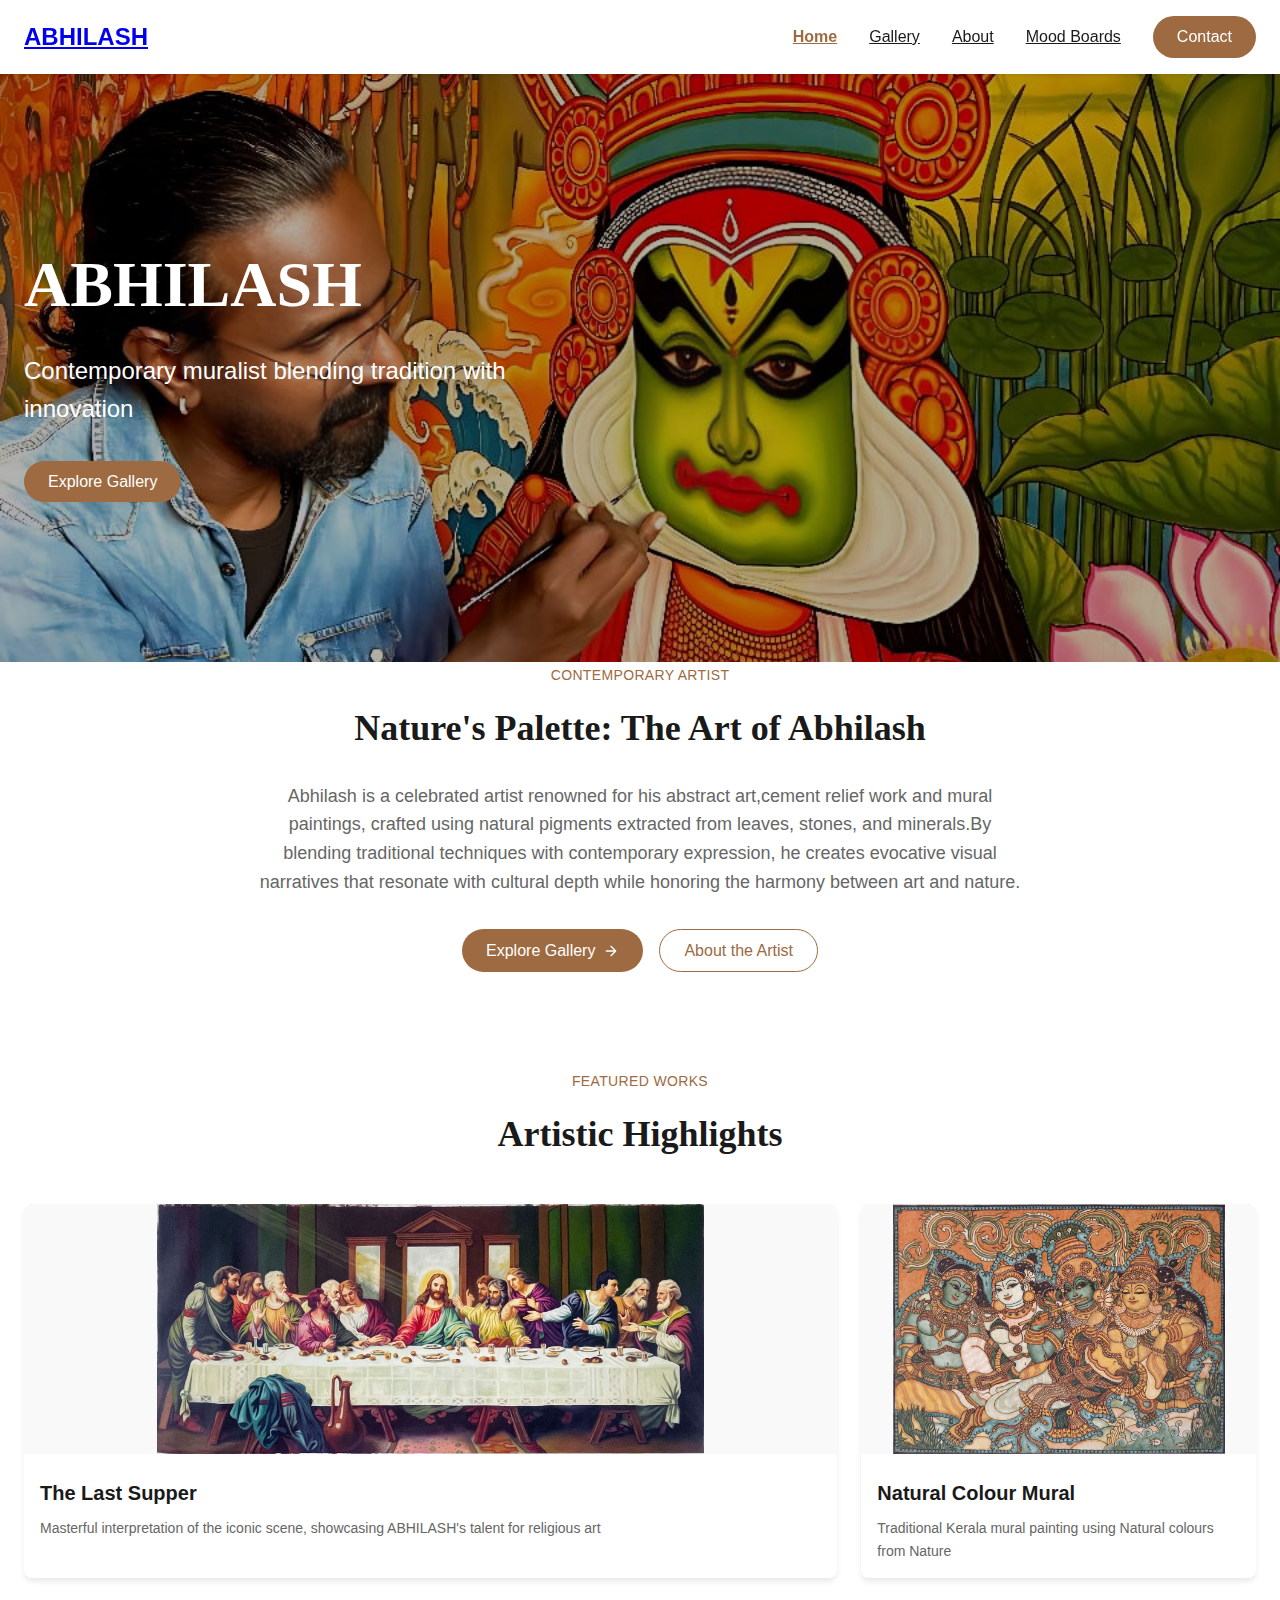
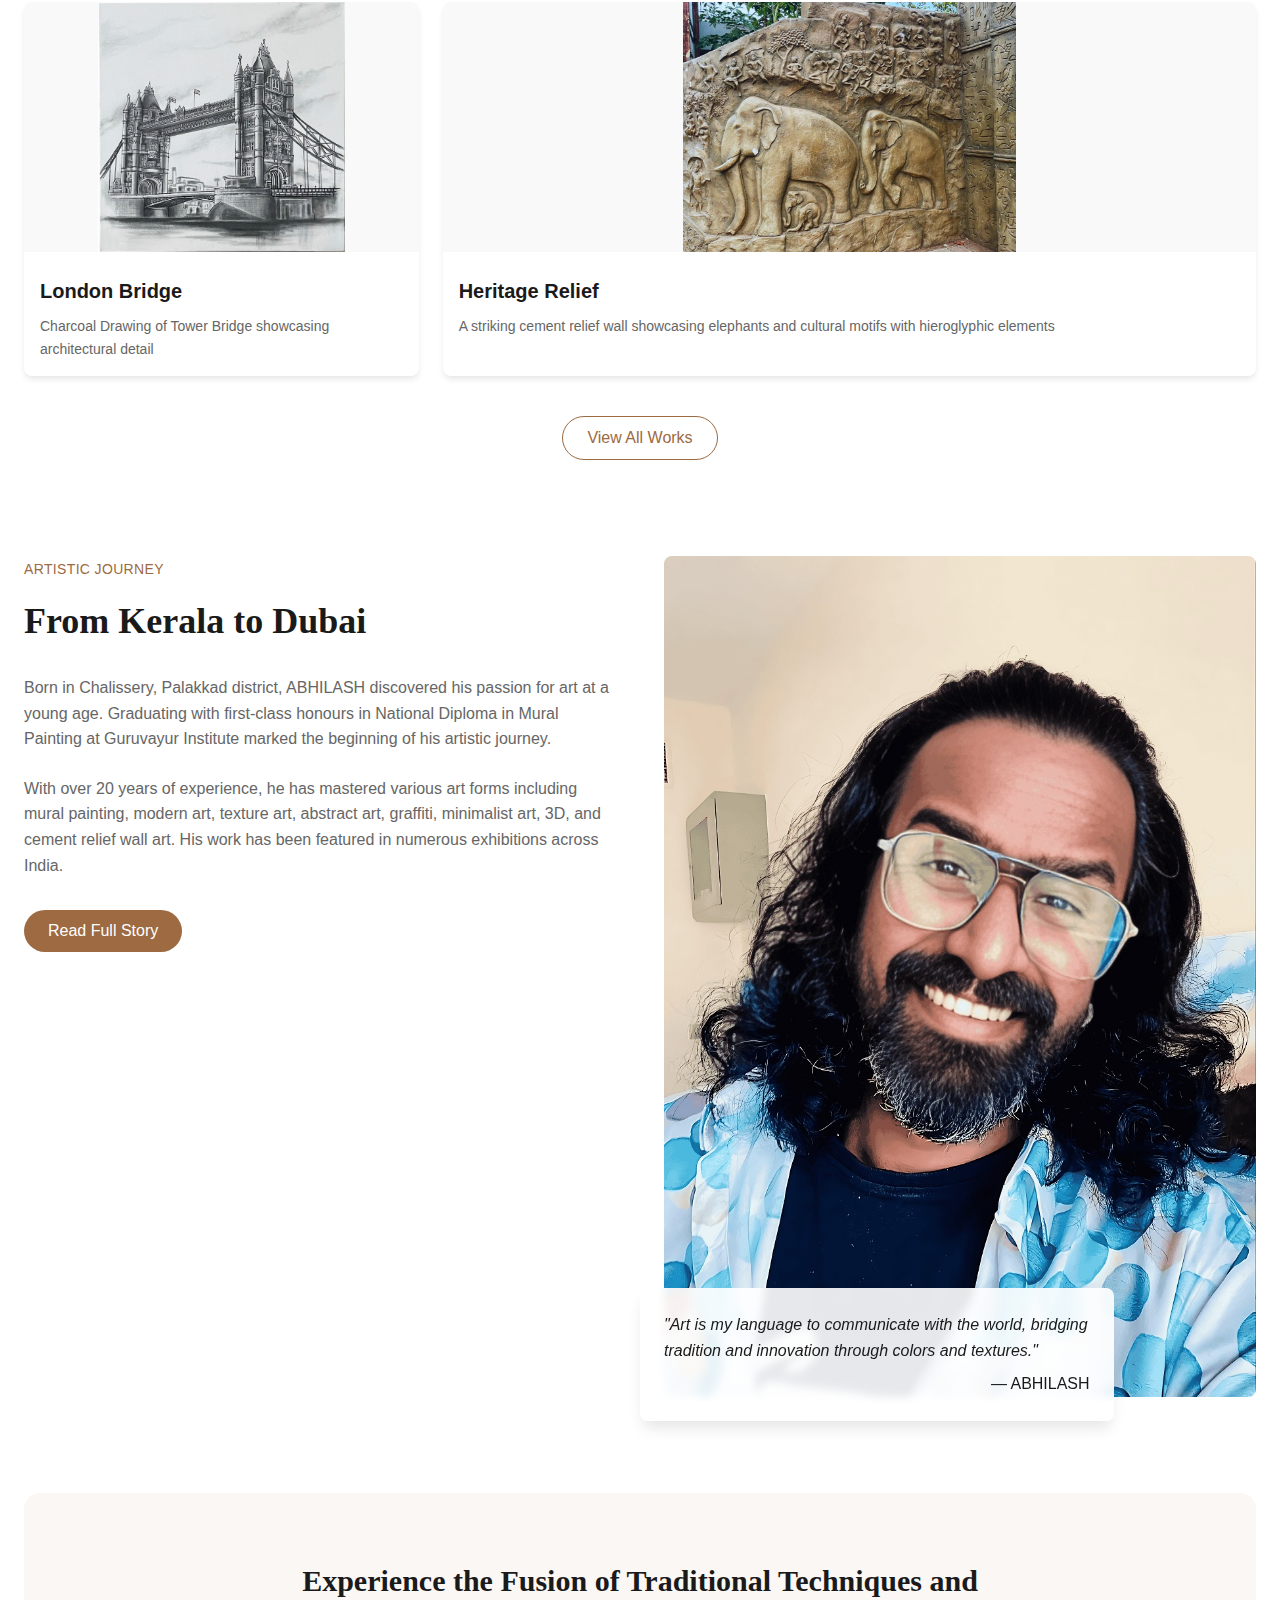
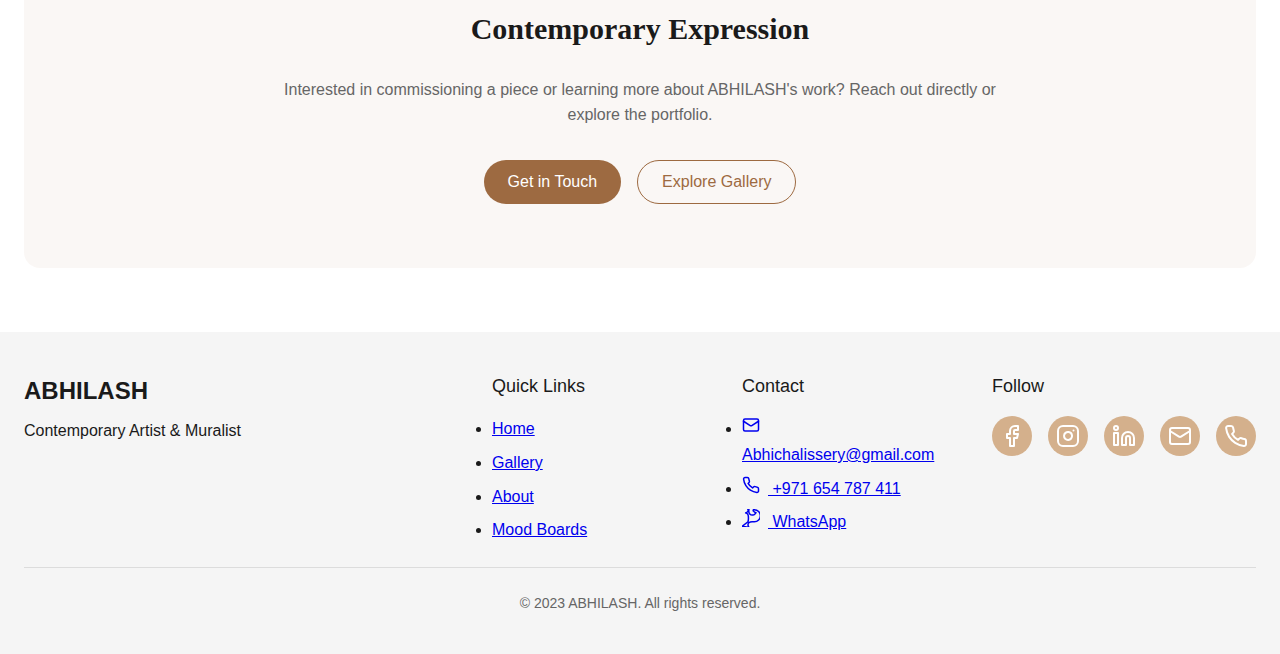
==== index.html @ 86201705 "Add files via upload" ====
<!DOCTYPE html>
<html lang="en">
<head>
  <meta charset="UTF-8">
  <meta name="viewport" content="width=device-width, initial-scale=1.0">
  <title>ARTIST ABHI CHALLISSERY - Contemporary Artist Portfolio</title>
  <meta name="description" content="Portfolio of ARTIST ABHI CHALLISSERY, contemporary muralist blending tradition with innovation. Explore mural paintings, abstract art, and cement relief art.">
  <meta name="author" content="ARTIST ABHI CHALLISSERY">
  <meta property="og:title" content="ARTIST ABHI CHALLISSERY - Contemporary Artist Portfolio">
  <meta property="og:description" content="Portfolio of ARTIST ABHI CHALLISSERY, contemporary muralist blending tradition with innovation. Explore mural paintings, abstract art, and cement relief art.">
  <meta property="og:image" content="./lovable-uploads/6bfc9e38-2733-44a0-bac2-0bc293ca38d2.png">
  <meta property="og:type" content="website">
  <link rel="stylesheet" href="./css/styles.css">
</head>
<body>
  <header class="site-header">
    <div class="container mx-auto px-6 py-4 flex items-center justify-between">
      <a href="index.html" class="text-2xl font-bold">ABHILASH</a>
      <nav class="hidden md:flex items-center space-x-8">
        <a href="index.html" class="font-medium text-foreground hover:text-accent transition-colors">Home</a>
        <a href="gallery.html" class="font-medium text-foreground hover:text-accent transition-colors">Gallery</a>
        <a href="about.html" class="font-medium text-foreground hover:text-accent transition-colors">About</a>
        <a href="mood-boards.html" class="font-medium text-foreground hover:text-accent transition-colors">Mood Boards</a>
        <a href="mailto:Abhichalissery@gmail.com" class="button-primary">Contact</a>
      </nav>
      <button class="mobile-menu-toggle md:hidden">
        <svg width="24" height="24" viewBox="0 0 24 24" fill="none" xmlns="http://www.w3.org/2000/svg">
          <path d="M3 12H21M3 6H21M3 18H21" stroke="currentColor" stroke-width="2" stroke-linecap="round" stroke-linejoin="round"/>
        </svg>
      </button>
    </div>
    <div class="mobile-menu hidden">
      <div class="container mx-auto px-6 py-4 flex flex-col space-y-4">
        <a href="index.html" class="font-medium text-foreground hover:text-accent transition-colors">Home</a>
        <a href="gallery.html" class="font-medium text-foreground hover:text-accent transition-colors">Gallery</a>
        <a href="about.html" class="font-medium text-foreground hover:text-accent transition-colors">About</a>
        <a href="mood-boards.html" class="font-medium text-foreground hover:text-accent transition-colors">Mood Boards</a>
        <a href="mailto:Abhichalissery@gmail.com" class="button-primary inline-block">Contact</a>
      </div>
    </div>
  </header>

  <!-- Hero Section -->
  <section class="hero-section relative">
    <div class="hero-background">
      <img src="./images/image-31.jpg" alt="Background texture" class="hero-bg-image">
    </div>
    <div class="hero-content container mx-auto px-6 py-16 md:py-24 relative z-10">
      <div class="hero-text max-w-xl">
        <h1 class="text-5xl md:text-6xl font-display font-bold mb-4">ABHILASH</h1>
        <p class="text-xl md:text-2xl mb-8">Contemporary muralist blending tradition with innovation</p>
        <a href="gallery.html" class="button-primary">Explore Gallery</a>
      </div>
  </section>

  <main class="container mx-auto px-6" style="background-image: url('./textures/light-texture.png'); background-attachment: fixed; background-size: cover; background-position: center;">
    <!-- Introduction Section -->
    <section class="intro-section mb-24">
      <div class="max-w-3xl mx-auto text-center">
        <span class="text-sm font-medium text-accent tracking-wide uppercase">Contemporary Artist</span>
        <h2 class="text-3xl md:text-4xl font-display font-bold mt-3 mb-6">Nature's Palette: The Art of Abhilash</h2>
        <p class="text-lg text-foreground-muted mb-8">
          Abhilash is a celebrated artist renowned for his abstract art,cement relief work and mural paintings, 
          crafted using natural pigments extracted from leaves, stones, and minerals.By blending traditional  
          techniques with contemporary expression, he creates evocative visual narratives that resonate with
          cultural depth while honoring the harmony between art and nature.
        </p>
        <div class="flex flex-wrap justify-center gap-4">
          <a href="gallery.html" class="button-primary">
            Explore Gallery
            <svg class="icon-arrow" xmlns="http://www.w3.org/2000/svg" width="16" height="16" viewBox="0 0 24 24" fill="none" stroke="currentColor" stroke-width="2" stroke-linecap="round" stroke-linejoin="round">
              <path d="M5 12h14M12 5l7 7-7 7"/>
            </svg>
          </a>
          <a href="about.html" class="button-outline">About the Artist</a>
        </div>
      </div>
    </section>
    
    <!-- Featured Works -->
    <section class="featured-works mb-24">
      <div class="text-center mb-10">
        <span class="text-sm font-medium text-accent tracking-wide uppercase">Featured Works</span>
        <h2 class="text-3xl md:text-4xl font-display font-bold mt-3">Artistic Highlights</h2>
      </div>
      
      <div class="gallery-grid">
        <div class="gallery-item large">
          <a href="gallery.html" class="card">
            <img src="./images/image-1.jpg" alt="The Last Supper Mural">
            <div class="card-content">
              <h3 class="card-title">The Last Supper</h3>
              <p class="card-description">Masterful interpretation of the iconic scene, showcasing ABHILASH's talent for religious art</p>
            </div>
          </a>
        </div>
        <div class="gallery-item">
          <a href="gallery.html" class="card">
            <img src="./images/image-35.jpg" alt="Traditional Kerala Mural">
            <div class="card-content">
              <h3 class="card-title">Natural Colour Mural</h3>
              <p class="card-description">Traditional Kerala mural painting using Natural colours from Nature</p>
            </div>
          </a>
        </div>
        <div class="gallery-item">
          <a href="gallery.html" class="card">
            <img src="./images/image-28.jpg" alt="Abstract Tree Art">
            <div class="card-content">
              <h3 class="card-title">London Bridge</h3>
              <p class="card-description">Charcoal Drawing of Tower Bridge showcasing architectural detail</p>
            </div>
          </a>
        </div>
        <div class="gallery-item large">
          <a href="gallery.html" class="card">
            <img src="./images/image-11.jpg" alt="Cement Relief Wall Art">
            <div class="card-content">
              <h3 class="card-title">Heritage Relief</h3>
              <p class="card-description">A striking cement relief wall showcasing elephants and cultural motifs with hieroglyphic elements</p>
            </div>
          </a>
        </div>
      </div>
      
      <div class="text-center mt-10">
        <a href="gallery.html" class="button-outline">View All Works</a>
      </div>
    </section>
    
    <!-- Artist Journey -->
    <section class="artist-journey mb-24">
      <div class="journey-grid">
        <div class="journey-text">
          <span class="text-sm font-medium text-accent tracking-wide uppercase">Artistic Journey</span>
          <h2 class="text-3xl md:text-4xl font-display font-bold mt-3 mb-6">From Kerala to Dubai</h2>
          <p class="text-foreground-muted mb-6">
            Born in Chalissery, Palakkad district, ABHILASH discovered his passion for art at a young age. 
            Graduating with first-class honours in National Diploma in Mural Painting at Guruvayur Institute 
            marked the beginning of his artistic journey.
          </p>
          <p class="text-foreground-muted mb-8">
            With over 20 years of experience, he has mastered various art forms including mural painting, 
            modern art, texture art, abstract art, graffiti, minimalist art, 3D, and cement relief wall art. 
            His work has been featured in numerous exhibitions across India.
          </p>
          <a href="about.html" class="button-primary">Read Full Story</a>
        </div>
        
        <div class="journey-image">
          <div class="image-container">
            <img src="./images/artist1.jpg" alt="ABHILASH - Artist Portrait">
          </div>
          <div class="quote-box">
            <p class="quote-text">
              "Art is my language to communicate with the world, bridging tradition and innovation through colors and textures."
            </p>
            <p class="quote-author">— ABHILASH</p>
          </div>
        </div>
      </div>
    </section>
    
    <!-- Call to Action -->
    <section class="cta-section mb-16">
      <div class="max-w-3xl mx-auto text-center">
        <h2 class="text-2xl md:text-3xl font-display font-bold mb-6">
          Experience the Fusion of Traditional Techniques and Contemporary Expression
        </h2>
        <p class="text-foreground-muted mb-8">
          Interested in commissioning a piece or learning more about ABHILASH's work?
          Reach out directly or explore the portfolio.
        </p>
        <div class="flex flex-wrap justify-center gap-4">
          <a href="mailto:Abhichalissery@gmail.com" class="button-primary">Get in Touch</a>
          <a href="gallery.html" class="button-outline">Explore Gallery</a>
        </div>
      </div>
    </section>
  </main>

  <footer class="site-footer bg-muted py-10">
    <div class="container mx-auto px-6">
      <div class="footer-content">
        <div class="footer-brand">
          <h2 class="text-2xl font-bold mb-2">ABHILASH</h2>
          <p class="mb-4">Contemporary Artist & Muralist</p>
        </div>
        <div class="footer-links">
          <h3 class="text-lg font-medium mb-4">Quick Links</h3>
          <ul class="space-y-2">
            <li><a href="index.html" class="hover:text-accent transition-colors">Home</a></li>
            <li><a href="gallery.html" class="hover:text-accent transition-colors">Gallery</a></li>
            <li><a href="about.html" class="hover:text-accent transition-colors">About</a></li>
            <li><a href="mood-boards.html" class="hover:text-accent transition-colors">Mood Boards</a></li>
          </ul>
        </div>
        <div class="footer-contact">
          <h3 class="text-lg font-medium mb-4">Contact</h3>
          <ul class="space-y-2">
            <li>
              <a href="mailto:Abhichalissery@gmail.com" class="hover:text-accent transition-colors">
                <svg xmlns="http://www.w3.org/2000/svg" width="18" height="18" viewBox="0 0 24 24" fill="none" stroke="currentColor" stroke-width="2" stroke-linecap="round" stroke-linejoin="round" class="inline-block mr-2">
                  <rect width="20" height="16" x="2" y="4" rx="2"/>
                  <path d="m22 7-8.97 5.7a1.94 1.94 0 0 1-2.06 0L2 7"/>
                </svg>
                Abhichalissery@gmail.com
              </a>
            </li>
            <li>
              <a href="tel:+971654787411" class="hover:text-accent transition-colors">
                <svg xmlns="http://www.w3.org/2000/svg" width="18" height="18" viewBox="0 0 24 24" fill="none" stroke="currentColor" stroke-width="2" stroke-linecap="round" stroke-linejoin="round" class="inline-block mr-2">
                  <path d="M22 16.92v3a2 2 0 0 1-2.18 2 19.79 19.79 0 0 1-8.63-3.07 19.5 19.5 0 0 1-6-6 19.79 19.79 0 0 1-3.07-8.67A2 2 0 0 1 4.11 2h3a2 2 0 0 1 2 1.72 12.84 12.84 0 0 0 .7 2.81 2 2 0 0 1-.45 2.11L8.09 9.91a16 16 0 0 0 6 6l1.27-1.27a2 2 0 0 1 2.11-.45 12.84 12.84 0 0 0 2.81.7A2 2 0 0 1 22 16.92z"/>
                </svg>
                +971 654 787 411
              </a>
            </li>
            <li>
              <a href="https://wa.me/+971654787411" class="hover:text-accent transition-colors">
                <svg xmlns="http://www.w3.org/2000/svg" width="18" height="18" viewBox="0 0 24 24" fill="none" stroke="currentColor" stroke-width="2" stroke-linecap="round" stroke-linejoin="round" class="inline-block mr-2">
                  <path d="M.5 23 8 17l.1-.4c.41-1.76.48-3.4.47-4.54 0-.54-.02-1.01-.05-1.36-.04-.56-.08-.97-.08-1-.1-1.14-.42-2.1-.93-2.81-.52-.73-1.26-1.31-2.27-1.6l-.39-.11.37-.17c.55-.25 1.13-.6 1.7-1.05.57-.45 1.05-.9 1.35-1.2l.22-.23-.15-.28c-.36-.7-.6-1.62-.6-2.73 0-2.34 1.44-4.2 3.85-4.2 2.37 0 3.82 1.86 3.82 4.2 0 1.04-.2 1.86-.48 2.48l-.14.3.24.24c.33.3.82.76 1.4 1.22.6.45 1.25.86 1.92 1.17l.27.13-.16.25c-.38.63-.97 1.23-1.65 1.72-.69.48-1.47.85-2.26 1-.37.07-.72.1-1.05.1-1.2 0-2.32-.54-3.14-1.47-.8-.9-1.34-2.22-1.34-3.94 0-.68.06-1.35.17-1.97.1-.6.26-1.17.45-1.67.2-.54.46-1.05.76-1.5l.17-.27c.24-.36.48-.7.72-1.01a7.47 7.47 0 0 1 1.79-1.7A7.9 7.9 0 0 1 16.5 1a8 8 0 0 1 8 8c0 4.42-3.58 8-8 8h-3c-1.92 0-3.33.5-4.25 1.32a3.32 3.32 0 0 0-1.25 2.56c0 1.25.5 2.5 1.5 3.74L.5 23z"/>
                </svg>
                WhatsApp
              </a>
            </li>
          </ul>
        </div>
        <div class="footer-social">
          <h3 class="text-lg font-medium mb-4">Follow</h3>
          <div class="social-icons flex space-x-4">
            <a href="https://www.facebook.com/Abhichalissery" class="social-icon" aria-label="Facebook">
              <svg xmlns="http://www.w3.org/2000/svg" width="24" height="24" viewBox="0 0 24 24" fill="none" stroke="currentColor" stroke-width="2" stroke-linecap="round" stroke-linejoin="round">
                <path d="M18 2h-3a5 5 0 0 0-5 5v3H7v4h3v8h4v-8h3l1-4h-4V7a1 1 0 0 1 1-1h3z"></path>
              </svg>
            </a>
            <a href="https://www.instagram.com/abhi_chalissery" class="social-icon" aria-label="Instagram">
              <svg xmlns="http://www.w3.org/2000/svg" width="24" height="24" viewBox="0 0 24 24" fill="none" stroke="currentColor" stroke-width="2" stroke-linecap="round" stroke-linejoin="round">
                <rect x="2" y="2" width="20" height="20" rx="5" ry="5"></rect>
                <path d="M16 11.37A4 4 0 1 1 12.63 8 4 4 0 0 1 16 11.37z"></path>
                <line x1="17.5" y1="6.5" x2="17.51" y2="6.5"></line>
              </svg>
            </a>
            <a href="https://www.linkedin.com/in/abhilash-chalissery" class="social-icon" aria-label="LinkedIn">
              <svg xmlns="http://www.w3.org/2000/svg" width="24" height="24" viewBox="0 0 24 24" fill="none" stroke="currentColor" stroke-width="2" stroke-linecap="round" stroke-linejoin="round">
                <path d="M16 8a6 6 0 0 1 6 6v7h-4v-7a2 2 0 0 0-2-2 2 2 0 0 0-2 2v7h-4v-7a6 6 0 0 1 6-6z"></path>
                <rect x="2" y="9" width="4" height="12"></rect>
                <circle cx="4" cy="4" r="2"></circle>
              </svg>
            </a>
            <a href="mailto:Abhichalissery@gmail.com" class="social-icon" aria-label="Email">
              <svg xmlns="http://www.w3.org/2000/svg" width="24" height="24" viewBox="0 0 24 24" fill="none" stroke="currentColor" stroke-width="2" stroke-linecap="round" stroke-linejoin="round">
                <rect width="20" height="16" x="2" y="4" rx="2"/>
                <path d="m22 7-8.97 5.7a1.94 1.94 0 0 1-2.06 0L2 7"/>
              </svg>
            </a>
            <a href="tel:+971654787411" class="social-icon" aria-label="Phone">
              <svg xmlns="http://www.w3.org/2000/svg" width="24" height="24" viewBox="0 0 24 24" fill="none" stroke="currentColor" stroke-width="2" stroke-linecap="round" stroke-linejoin="round">
                <path d="M22 16.92v3a2 2 0 0 1-2.18 2 19.79 19.79 0 0 1-8.63-3.07 19.5 19.5 0 0 1-6-6 19.79 19.79 0 0 1-3.07-8.67A2 2 0 0 1 4.11 2h3a2 2 0 0 1 2 1.72 12.84 12.84 0 0 0 .7 2.81 2 2 0 0 1-.45 2.11L8.09 9.91a16 16 0 0 0 6 6l1.27-1.27a2 2 0 0 1 2.11-.45 12.84 12.84 0 0 0 2.81.7A2 2 0 0 1 22 16.92z"/>
              </svg>
            </a>
          </div>
        </div>
      </div>
      <div class="footer-bottom">
        <p>© 2023 ABHILASH. All rights reserved.</p>
      </div>
    </div>
  </footer>

  <script src="./js/main.js"></script>
</body>
</html>
---- css/styles.css ----
/* Base styles */
:root {
  --color-background: #ffffff;
  --color-foreground: #1a1a1a;
  --color-foreground-muted: #666666;
  --color-accent: #9d6a41;
  --color-accent-light: #d4b08c;
  --color-muted: #f5f5f5;
  --color-primary: #9d6a41;
  --color-primary-foreground: #ffffff;
  --font-sans: 'Inter', -apple-system, BlinkMacSystemFont, 'Segoe UI', Roboto, sans-serif;
  --font-display: 'Playfair Display', Georgia, serif;
  --radius: 0.5rem;
}

* {
  margin: 0;
  padding: 0;
  box-sizing: border-box;
}

body {
  font-family: var(--font-sans);
  color: var(--color-foreground);
  line-height: 1.6;
  background-color: var(--color-background);
}

/* Container */
.container {
  width: 100%;
  max-width: 1280px;
  margin-left: auto;
  margin-right: auto;
}

/* Utilities */
.mx-auto { margin-left: auto; margin-right: auto; }
.my-2 { margin-top: 0.5rem; margin-bottom: 0.5rem; }
.my-4 { margin-top: 1rem; margin-bottom: 1rem; }
.mt-1 { margin-top: 0.25rem; }
.mt-2 { margin-top: 0.5rem; }
.mt-3 { margin-top: 0.75rem; }
.mt-4 { margin-top: 1rem; }
.mt-6 { margin-top: 1.5rem; }
.mt-8 { margin-top: 2rem; }
.mt-10 { margin-top: 2.5rem; }
.mb-1 { margin-bottom: 0.25rem; }
.mb-2 { margin-bottom: 0.5rem; }
.mb-3 { margin-bottom: 0.75rem; }
.mb-4 { margin-bottom: 1rem; }
.mb-6 { margin-bottom: 1.5rem; }
.mb-8 { margin-bottom: 2rem; }
.mb-10 { margin-bottom: 2.5rem; }
.mb-12 { margin-bottom: 3rem; }
.mb-16 { margin-bottom: 4rem; }
.mb-20 { margin-bottom: 5rem; }
.mb-24 { margin-bottom: 6rem; }
.ml-2 { margin-left: 0.5rem; }
.mr-2 { margin-right: 0.5rem; }

.px-4 { padding-left: 1rem; padding-right: 1rem; }
.px-6 { padding-left: 1.5rem; padding-right: 1.5rem; }
.py-2 { padding-top: 0.5rem; padding-bottom: 0.5rem; }
.py-4 { padding-top: 1rem; padding-bottom: 1rem; }
.py-6 { padding-top: 1.5rem; padding-bottom: 1.5rem; }
.py-8 { padding-top: 2rem; padding-bottom: 2rem; }
.py-10 { padding-top: 2.5rem; padding-bottom: 2.5rem; }
.py-16 { padding-top: 4rem; padding-bottom: 4rem; }
.p-4 { padding: 1rem; }
.p-6 { padding: 1.5rem; }
.p-8 { padding: 2rem; }
.p-10 { padding: 2.5rem; }

.flex { display: flex; }
.inline-flex { display: inline-flex; }
.inline-block { display: inline-block; }
.flex-col { flex-direction: column; }
.flex-wrap { flex-wrap: wrap; }
.items-center { align-items: center; }
.justify-center { justify-content: center; }
.justify-between { justify-content: space-between; }
.space-x-2 > * + * { margin-left: 0.5rem; }
.space-x-4 > * + * { margin-left: 1rem; }
.space-x-8 > * + * { margin-left: 2rem; }
.space-y-2 > * + * { margin-top: 0.5rem; }
.space-y-4 > * + * { margin-top: 1rem; }
.gap-2 { gap: 0.5rem; }
.gap-4 { gap: 1rem; }
.gap-6 { gap: 1.5rem; }
.gap-12 { gap: 3rem; }

.text-center { text-align: center; }
.text-right { text-align: right; }
.text-sm { font-size: 0.875rem; }
.text-lg { font-size: 1.125rem; }
.text-xl { font-size: 1.25rem; }
.text-2xl { font-size: 1.5rem; }
.text-3xl { font-size: 1.875rem; }
.text-4xl { font-size: 2.25rem; }
.text-5xl { font-size: 3rem; }
.text-6xl { font-size: 4rem; }
.font-medium { font-weight: 500; }
.font-bold { font-weight: 700; }
.font-display { font-family: var(--font-display); }
.italic { font-style: italic; }
.text-foreground { color: var(--color-foreground); }
.text-foreground-muted { color: var(--color-foreground-muted); }
.text-accent { color: var(--color-accent); }
.text-muted-foreground { color: var(--color-foreground-muted); }
.tracking-wide { letter-spacing: 0.025em; }
.uppercase { text-transform: uppercase; }

.bg-white\/80 { background-color: rgba(255, 255, 255, 0.8); }
.bg-accent\/5 { background-color: rgba(157, 106, 65, 0.05); }
.bg-muted { background-color: var(--color-muted); }
.bg-muted\/30 { background-color: rgba(245, 245, 245, 0.3); }

.rounded-full { border-radius: 9999px; }
.rounded-lg { border-radius: var(--radius); }
.rounded-2xl { border-radius: calc(var(--radius) * 2); }
.shadow-md { box-shadow: 0 4px 6px -1px rgba(0, 0, 0, 0.1), 0 2px 4px -1px rgba(0, 0, 0, 0.06); }
.shadow-lg { box-shadow: 0 10px 15px -3px rgba(0, 0, 0, 0.1), 0 4px 6px -2px rgba(0, 0, 0, 0.05); }
.shadow-xl { box-shadow: 0 20px 25px -5px rgba(0, 0, 0, 0.1), 0 10px 10px -5px rgba(0, 0, 0, 0.04); }

.backdrop-blur-sm { backdrop-filter: blur(4px); }

.transition-colors { transition-property: color, background-color, border-color; transition-duration: 0.15s; }
.hover\:text-accent:hover { color: var(--color-accent); }

.relative { position: relative; }
.absolute { position: absolute; }
.z-10 { z-index: 10; }
.-bottom-6 { bottom: -1.5rem; }
.-left-6 { left: -1.5rem; }

.hidden { display: none; }
.max-w-xs { max-width: 20rem; }
.max-w-3xl { max-width: 48rem; }
.max-w-xl { max-width: 36rem; }

.grid { display: grid; }
.grid-cols-1 { grid-template-columns: repeat(1, minmax(0, 1fr)); }
.grid-cols-2 { grid-template-columns: repeat(2, minmax(0, 1fr)); }

/* Mobile first approach */
@media (min-width: 640px) {
  .sm\:grid-cols-2 { grid-template-columns: repeat(2, minmax(0, 1fr)); }
}

@media (min-width: 768px) {
  .md\:grid-cols-2 { grid-template-columns: repeat(2, minmax(0, 1fr)); }
  .md\:grid-cols-12 { grid-template-columns: repeat(12, minmax(0, 1fr)); }
  .md\:text-2xl { font-size: 1.5rem; }
  .md\:text-3xl { font-size: 1.875rem; }
  .md\:text-4xl { font-size: 2.25rem; }
  .md\:text-5xl { font-size: 3rem; }
  .md\:text-6xl { font-size: 4rem; }
  .md\:p-12 { padding: 3rem; }
  .md\:p-16 { padding: 4rem; }
  .md\:py-24 { padding-top: 6rem; padding-bottom: 6rem; }
  .md\:col-span-2 { grid-column: span 2 / span 2; }
  .md\:flex { display: flex; }
  .md\:hidden { display: none; }
  .md\:row-span-1 { grid-row: span 1 / span 1; }
  .md\:row-span-2 { grid-row: span 2 / span 2; }
}

@media (min-width: 1024px) {
  .lg\:grid-cols-3 { grid-template-columns: repeat(3, minmax(0, 1fr)); }
  .lg\:col-span-3 { grid-column: span 3 / span 3; }
  .lg\:col-span-4 { grid-column: span 4 / span 4; }
  .lg\:col-span-5 { grid-column: span 5 / span 5; }
  .lg\:col-span-6 { grid-column: span 6 / span 6; }
}

/* Header & Navigation */
.site-header {
  position: sticky;
  top: 0;
  z-index: 50;
  background-color: rgba(255, 255, 255, 0.9);
  backdrop-filter: blur(8px);
  box-shadow: 0 1px 3px rgba(0, 0, 0, 0.1);
}

.mobile-menu {
  background-color: white;
  border-top: 1px solid rgba(0, 0, 0, 0.1);
}

.mobile-menu-toggle {
  border: none;
  background: transparent;
  cursor: pointer;
  color: var(--color-foreground);
}

.active {
  color: var(--color-accent);
  font-weight: 600;
}

/* Buttons */
.button-primary {
  display: inline-flex;
  align-items: center;
  justify-content: center;
  border-radius: 9999px;
  padding: 0.5rem 1.5rem;
  font-weight: 500;
  background-color: var(--color-primary);
  color: var(--color-primary-foreground);
  text-decoration: none;
  transition: background-color 0.2s, transform 0.1s;
}

.button-primary:hover {
  background-color: #8a5d39;
  transform: translateY(-1px);
}

.button-outline {
  display: inline-flex;
  align-items: center;
  justify-content: center;
  border-radius: 9999px;
  padding: 0.5rem 1.5rem;
  font-weight: 500;
  border: 1px solid var(--color-primary);
  color: var(--color-primary);
  background-color: transparent;
  text-decoration: none;
  transition: background-color 0.2s, color 0.2s, transform 0.1s;
}

.button-outline:hover {
  background-color: var(--color-primary);
  color: var(--color-primary-foreground);
  transform: translateY(-1px);
}

.icon-arrow {
  margin-left: 0.5rem;
}

/* Hero Section */
.hero-section {
  position: relative;
  overflow: hidden;
  padding: 4rem 0;
  color: white;
}

.page-hero-section {
  position: relative;
  overflow: hidden;
  padding: 3rem 0;
  color: white;
}

.hero-background {
  position: absolute;
  top: 0;
  left: 0;
  width: 100%;
  height: 100%;
}

.hero-bg-image {
  width: 100%;
  height: 100%;
  object-fit: cover;
  filter: brightness(0.7);
}

.hero-content {
  display: flex;
  flex-direction: column;
  align-items: flex-start;
  justify-content: center;
}

.portrait-container {
  width: 120px;
  height: 120px;
  border: 4px solid rgba(255, 255, 255, 0.8);
  border-radius: 0;
  overflow: hidden;
  box-shadow: 0 10px 15px -3px rgba(0, 0, 0, 0.2);
}

.portrait-image {
  width: 100%;
  height: 100%;
  object-fit: cover;
}

@media (min-width: 768px) {
  .hero-content {
    flex-direction: row;
    justify-content: space-between;
    gap: 2rem;
  }
  
  .hero-text {
    flex: 1;
  }
  
  .portrait-container {
    width: 180px;
    height: 180px;
  }
}

/* Cards and Gallery */
.card {
  display: block;
  overflow: hidden;
  border-radius: var(--radius);
  background-color: white;
  box-shadow: 0 4px 6px -1px rgba(0, 0, 0, 0.1);
  transition: transform 0.3s, box-shadow 0.3s;
  text-decoration: none;
  color: inherit;
  height: 100%;
}

.card:hover {
  transform: translateY(-5px);
  box-shadow: 0 10px 15px -3px rgba(0, 0, 0, 0.1);
}

.card img {
  width: 100%;
  height: 200px;
  object-fit: contain;
  transition: transform 0.5s;
  background-color: #f9f9f9;
}

.card:hover img {
  transform: scale(1.05);
}

.card-content {
  padding: 1rem;
}

.card-title {
  font-size: 1.25rem;
  font-weight: bold;
  margin-bottom: 0.5rem;
  color: var(--color-foreground);
}

.card-description {
  font-size: 0.875rem;
  color: var(--color-foreground-muted);
}

.gallery-grid {
  display: grid;
  grid-template-columns: 1fr;
  gap: 1.5rem;
}

@media (min-width: 640px) {
  .gallery-grid {
    grid-template-columns: repeat(2, 1fr);
  }
  
  .gallery-item.large {
    grid-column: span 2;
  }
  
  .card img {
    height: 250px;
  }
}

@media (min-width: 1024px) {
  .gallery-grid {
    grid-template-columns: repeat(3, 1fr);
  }
  
  .gallery-item.large {
    grid-column: span 2;
  }
}

/* Artist Journey Section */
.journey-grid {
  display: grid;
  grid-template-columns: 1fr;
  gap: 3rem;
}

.journey-image {
  position: relative;
}

.image-container {
  border-radius: var(--radius);
  overflow: hidden;
}

.image-container img {
  width: 100%;
  height: auto;
  display: block;
}

.quote-box {
  position: absolute;
  bottom: -1.5rem;
  left: -1.5rem;
  background-color: rgba(255, 255, 255, 0.9);
  backdrop-filter: blur(4px);
  padding: 1.5rem;
  border-radius: var(--radius);
  box-shadow: 0 10px 15px -3px rgba(0, 0, 0, 0.1);
  max-width: 80%;
}

.quote-text {
  font-style: italic;
  color: var(--color-foreground);
  margin-bottom: 0.5rem;
}

.quote-author {
  text-align: right;
  font-weight: 500;
}

@media (min-width: 768px) {
  .journey-grid {
    grid-template-columns: 1fr 1fr;
  }
}

/* CTA Section */
.cta-section {
  background-color: rgba(157, 106, 65, 0.05);
  border-radius: calc(var(--radius) * 2);
  padding: 2.5rem;
}

@media (min-width: 768px) {
  .cta-section {
    padding: 4rem;
  }
}

/* Footer */
.site-footer {
  background-color: var(--color-muted);
  padding: 2.5rem 0;
}

.footer-content {
  display: grid;
  grid-template-columns: 1fr;
  gap: 2rem;
  margin-bottom: 1.5rem;
}

.footer-bottom {
  padding-top: 1.5rem;
  border-top: 1px solid rgba(0, 0, 0, 0.1);
  text-align: center;
  font-size: 0.875rem;
  color: var(--color-foreground-muted);
}

.social-icon {
  display: flex;
  align-items: center;
  justify-content: center;
  width: 40px;
  height: 40px;
  border-radius: 50%;
  background-color: var(--color-accent-light);
  color: white;
  transition: background-color 0.2s, transform 0.1s;
}

.social-icon:hover {
  background-color: var(--color-accent);
  transform: translateY(-2px);
}

@media (min-width: 768px) {
  .footer-content {
    grid-template-columns: 2fr 1fr 1fr 1fr;
  }
}

/* Gallery Tab Buttons */
.tab-button {
  border-radius: 9999px;
  padding: 0.5rem 1.5rem;
  font-size: 0.875rem;
  font-weight: 500;
  background-color: transparent;
  color: var(--color-foreground);
  border: 1px solid rgba(0, 0, 0, 0.1);
  cursor: pointer;
  transition: background-color 0.2s, color 0.2s;
}

.tab-button:hover {
  background-color: rgba(157, 106, 65, 0.1);
}

.tab-button.active {
  background-color: var(--color-primary);
  color: var(--color-primary-foreground);
  border-color: var(--color-primary);
}

/* Timeline Section */
.timeline {
  position: relative;
  padding: 2rem 0;
}

.timeline::before {
  content: '';
  position: absolute;
  top: 0;
  bottom: 0;
  left: 0;
  width: 2px;
  background-color: var(--color-accent-light);
}

.timeline-item {
  position: relative;
  padding-left: 2rem;
  margin-bottom: 2rem;
}

.timeline-marker {
  position: absolute;
  left: -8px;
  width: 18px;
  height: 18px;
  border-radius: 50%;
  background-color: var(--color-accent);
}

.timeline-content {
  background-color: rgba(255, 255, 255, 0.6);
  backdrop-filter: blur(4px);
  padding: 1.5rem;
  border-radius: var(--radius);
  box-shadow: 0 4px 6px -1px rgba(0, 0, 0, 0.05);
}

@media (min-width: 768px) {
  .timeline::before {
    left: 50%;
    transform: translateX(-50%);
  }
  
  .timeline-item {
    padding-left: 0;
    width: 50%;
  }
  
  .timeline-item:nth-child(odd) {
    padding-right: 2rem;
    margin-right: auto;
    margin-left: 0;
    text-align: right;
  }
  
  .timeline-item:nth-child(even) {
    padding-left: 2rem;
    margin-left: auto;
    margin-right: 0;
  }
  
  .timeline-item:nth-child(odd) .timeline-marker {
    right: -9px;
    left: auto;
  }
  
  .timeline-item:nth-child(even) .timeline-marker {
    left: -9px;
  }
}

/* Mood Board Single Image */
.mood-board-single {
  width: 100%;
}

.aspect-ratio-container {
  position: relative;
  padding-bottom: 56.25%; /* 16:9 Aspect Ratio */
  height: 0;
  overflow: hidden;
}

.aspect-ratio-container img {
  position: absolute;
  top: 0;
  left: 0;
  width: 100%;
  height: 100%;
  object-fit: cover;
  transition: transform 0.3s ease;
}

.aspect-ratio-container img:hover {
  transform: scale(1.02);
}

.nav-button {
  opacity: 0.7;
  transition: opacity 0.3s ease;
}

.nav-button:hover {
  opacity: 1;
}

.image-counter {
  z-index: 5;
}

/* Mood Board Collage */
.mood-board-collage {
  display: grid;
  grid-template-columns: repeat(1, 1fr);
  gap: 1rem;
}

@media (min-width: 640px) {
  .mood-board-collage {
    grid-template-columns: repeat(2, 1fr);
  }
}

@media (min-width: 768px) {
  .mood-board-collage {
    grid-template-columns: repeat(12, 1fr);
    grid-auto-rows: 200px;
    gap: 1rem;
  }
  
  .mood-board-item {
    overflow: hidden;
    border-radius: var(--radius);
  }
  
  .mood-board-item img {
    width: 100%;
    height: 100%;
    object-fit: cover;
    transition: transform 0.5s;
  }
  
  .mood-board-item:hover img {
    transform: scale(1.05);
  }
}

/* Lightbox for Gallery */
.lightbox {
  display: none;
  position: fixed;
  top: 0;
  left: 0;
  width: 100%;
  height: 100%;
  background-color: rgba(0, 0, 0, 0.9);
  z-index: 1000;
  justify-content: center;
  align-items: center;
  padding: 2rem;
}

.lightbox.active {
  display: flex;
}

.lightbox-image {
  max-width: 90%;
  max-height: 90vh;
  object-fit: contain;
}

.lightbox-close {
  position: absolute;
  top: 20px;
  right: 20px;
  color: white;
  font-size: 30px;
  cursor: pointer;
  background: rgba(0, 0, 0, 0.5);
  width: 40px;
  height: 40px;
  border-radius: 50%;
  display: flex;
  align-items: center;
  justify-content: center;
  border: none;
}

/* Object fit utilities */
.object-contain {
  object-fit: contain !important;
}

.object-cover {
  object-fit: cover !important;
}
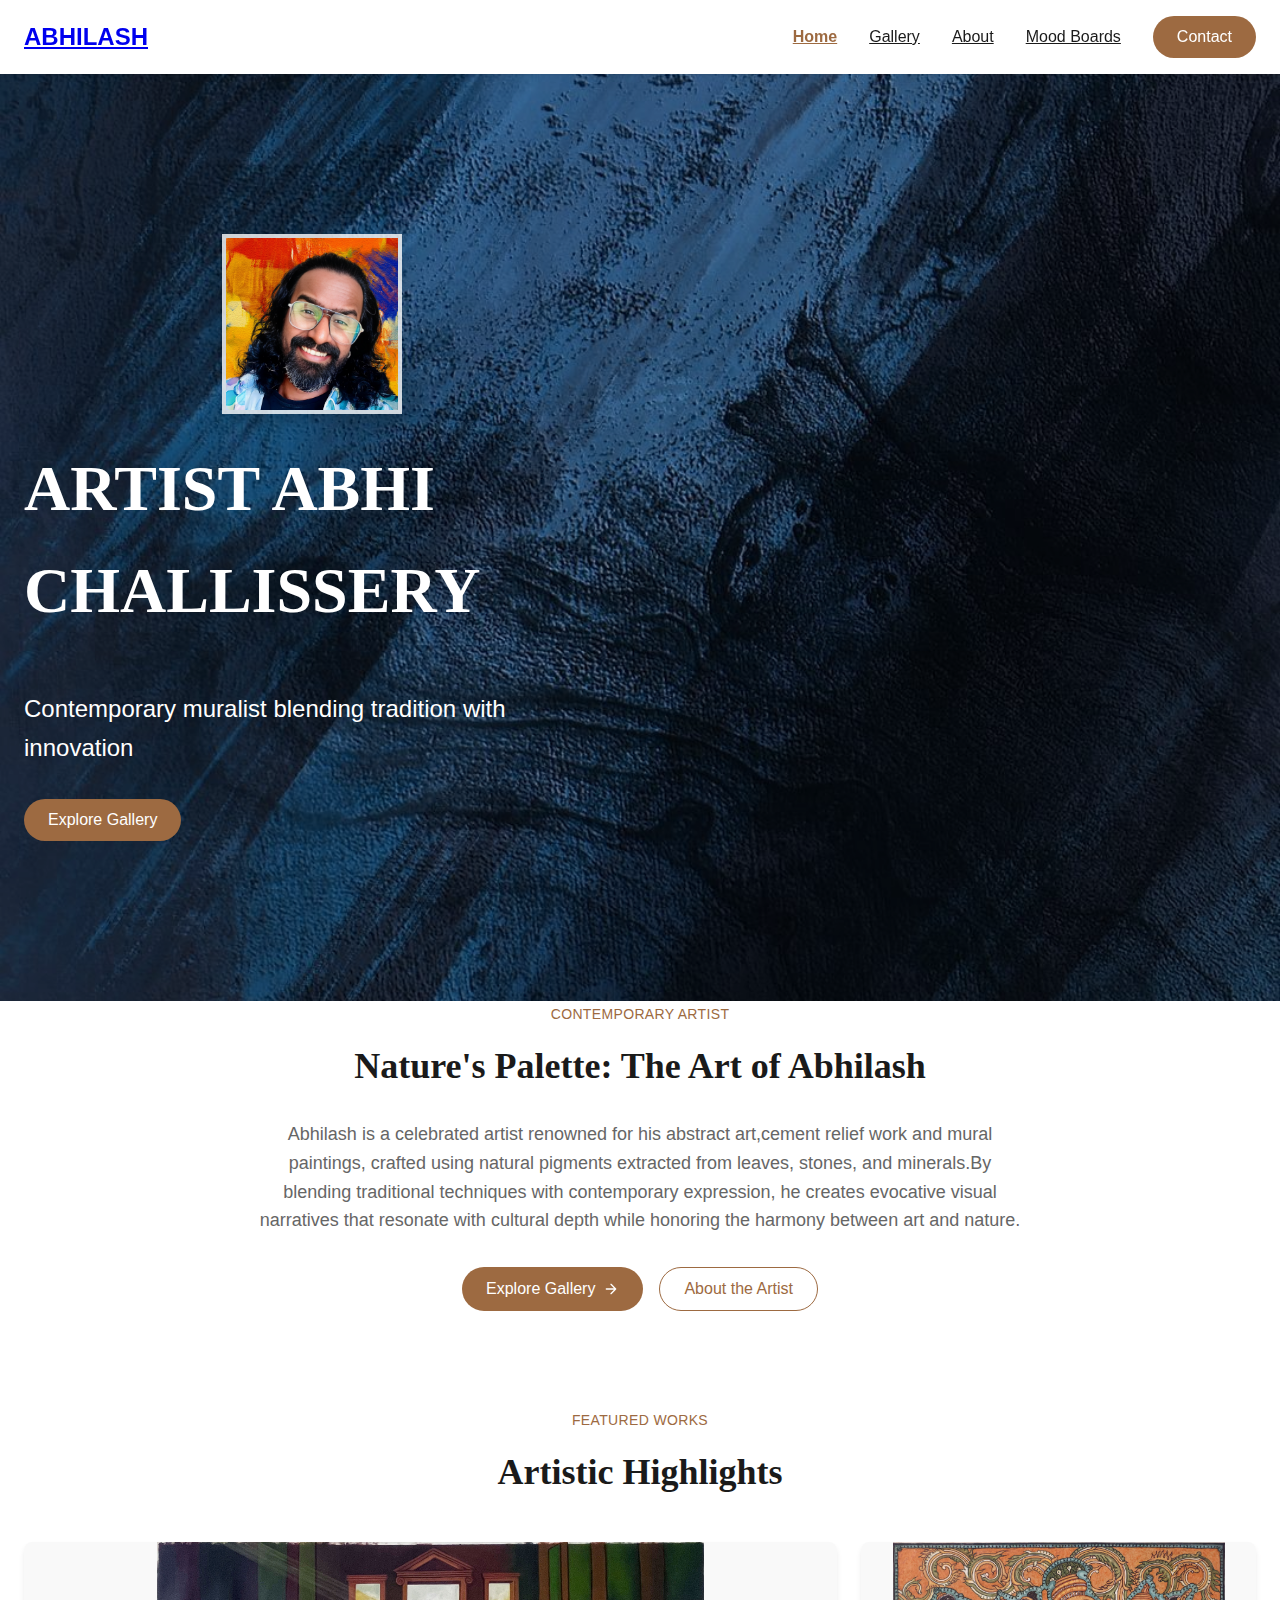
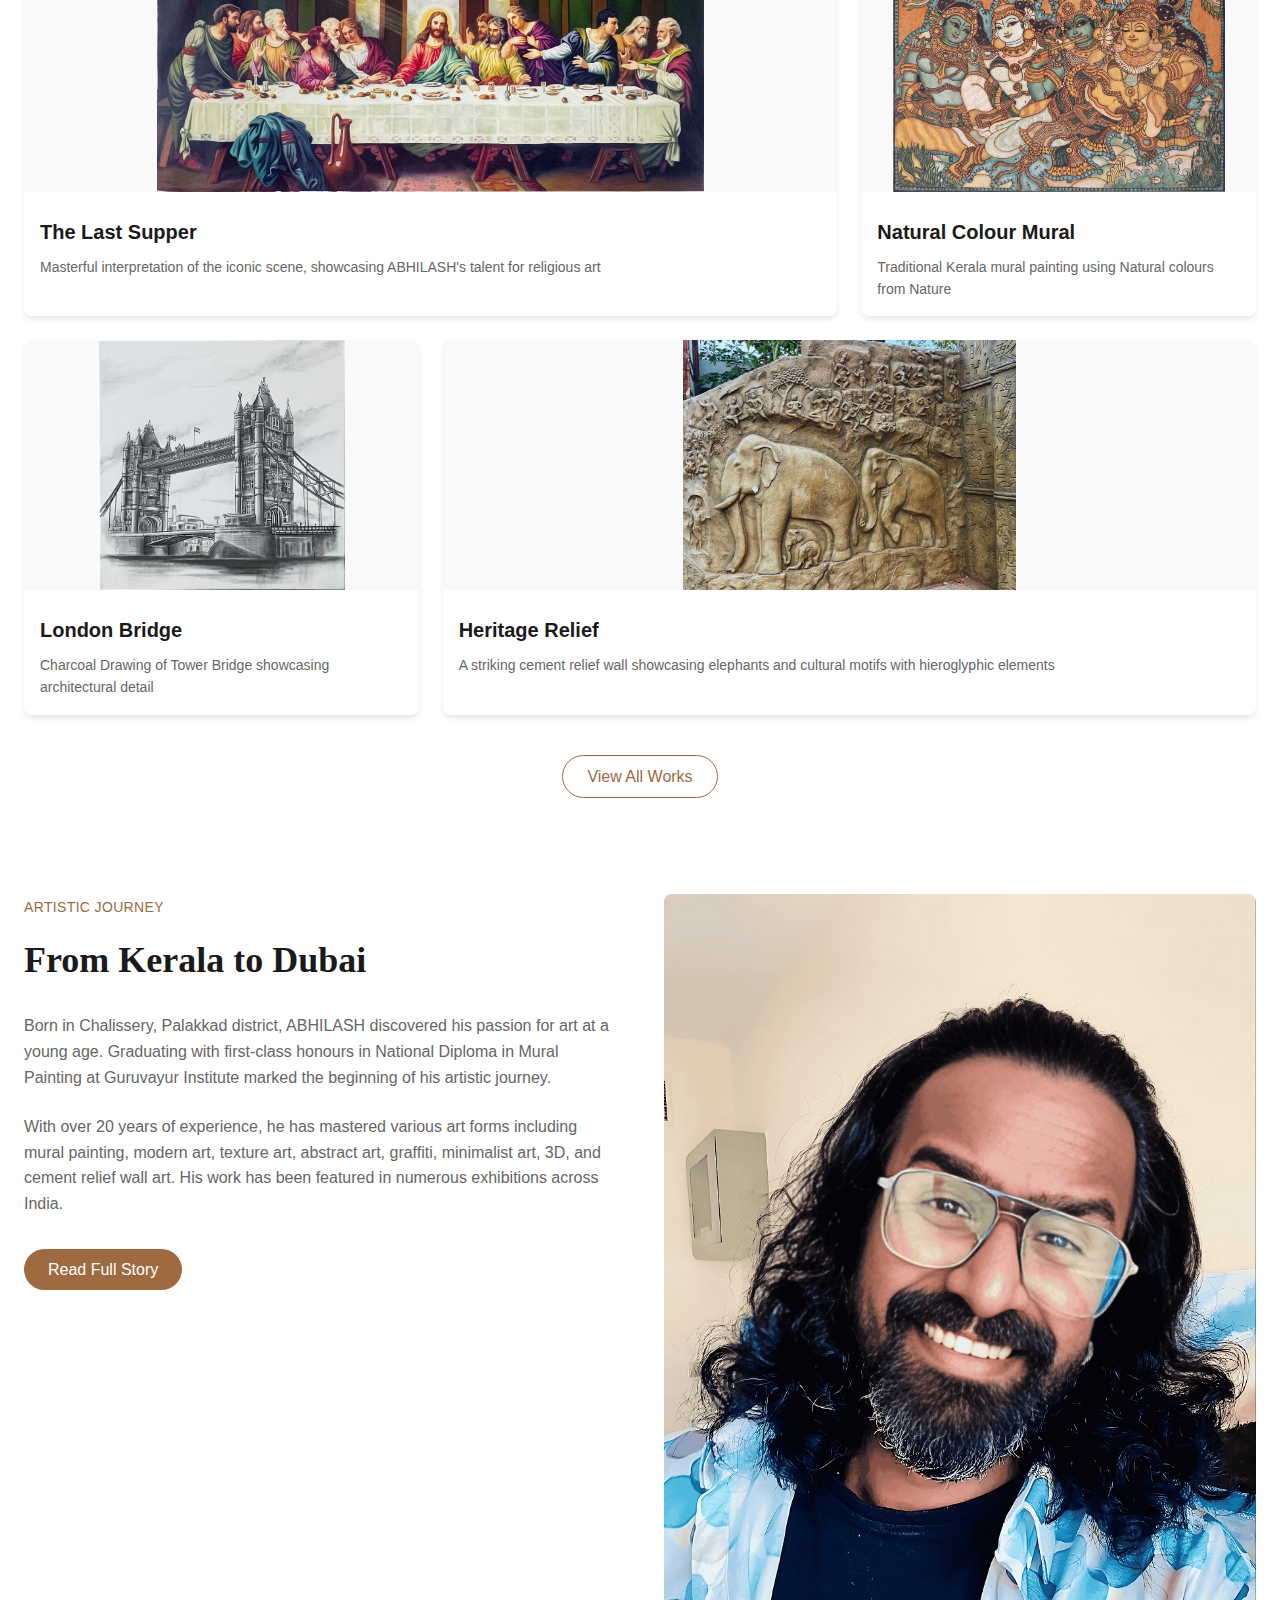
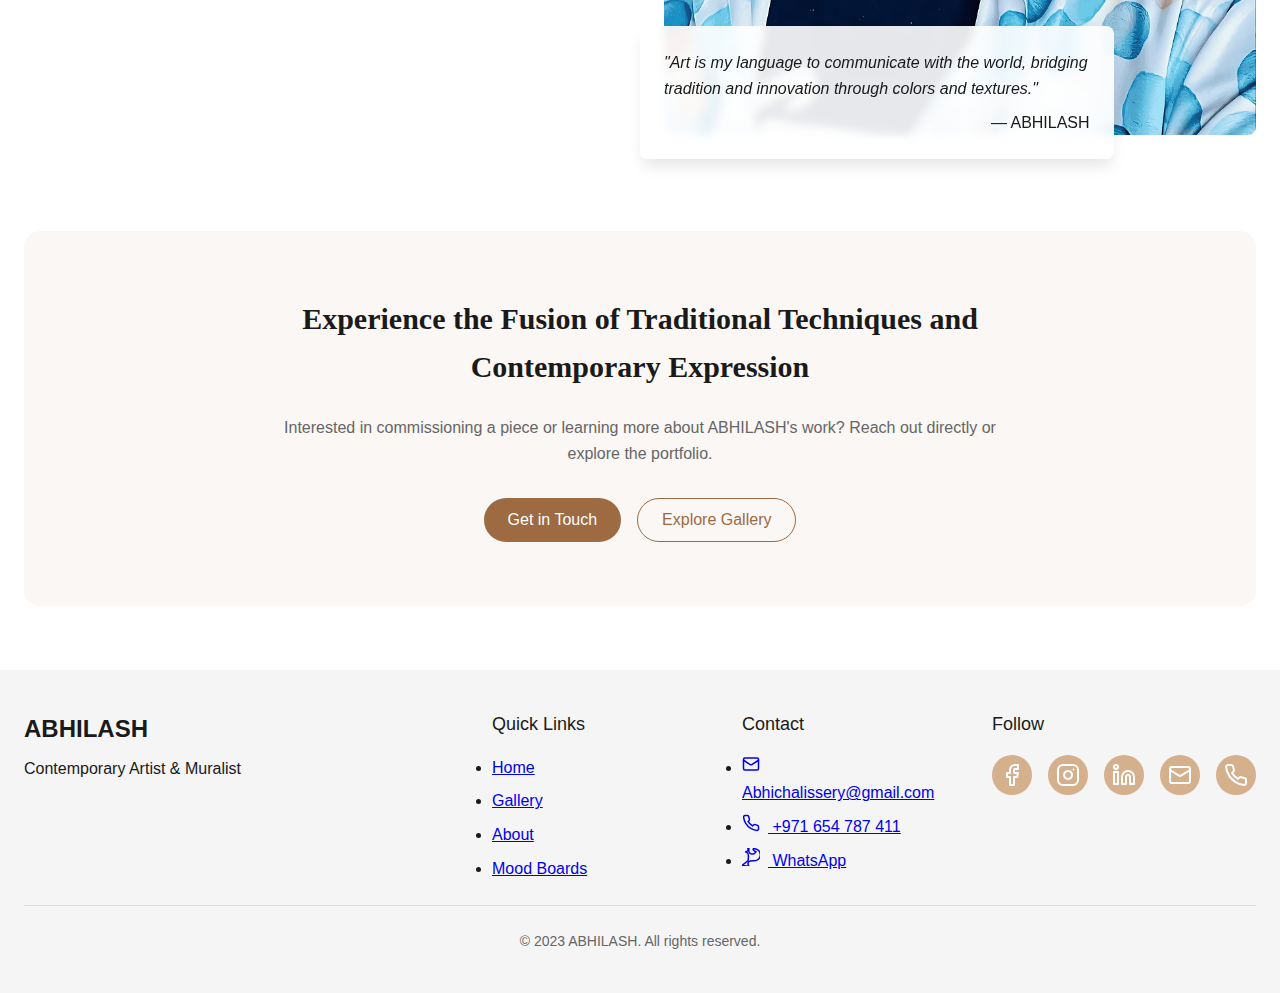
==== commit b6ae92c0: "Add files via upload" ====
--- a/index.html
+++ b/index.html
@@ -44,14 +44,20 @@
   <!-- Hero Section -->
   <section class="hero-section relative">
     <div class="hero-background">
-      <img src="./images/image-31.jpg" alt="Background texture" class="hero-bg-image">
+      <img src="./images/image-36.jpg" alt="Background texture" class="hero-bg-image">
     </div>
     <div class="hero-content container mx-auto px-6 py-16 md:py-24 relative z-10">
       <div class="hero-text max-w-xl">
-        <h1 class="text-5xl md:text-6xl font-display font-bold mb-4">ABHILASH</h1>
+        <div class="flex flex-col md:flex-row items-center md:justify-start gap-6 mb-8">
+          <div class="portrait-container">
+            <img src="./images/artist.jpg" alt="ARTIST ABHI CHALLISSERY - Artist Portrait" class="portrait-image">
+          </div>
+          <h1 class="text-5xl md:text-6xl font-display font-bold mb-4">ARTIST ABHI CHALLISSERY</h1>
+        </div>
         <p class="text-xl md:text-2xl mb-8">Contemporary muralist blending tradition with innovation</p>
         <a href="gallery.html" class="button-primary">Explore Gallery</a>
       </div>
+    </div>
   </section>
 
   <main class="container mx-auto px-6" style="background-image: url('./textures/light-texture.png'); background-attachment: fixed; background-size: cover; background-position: center;">
